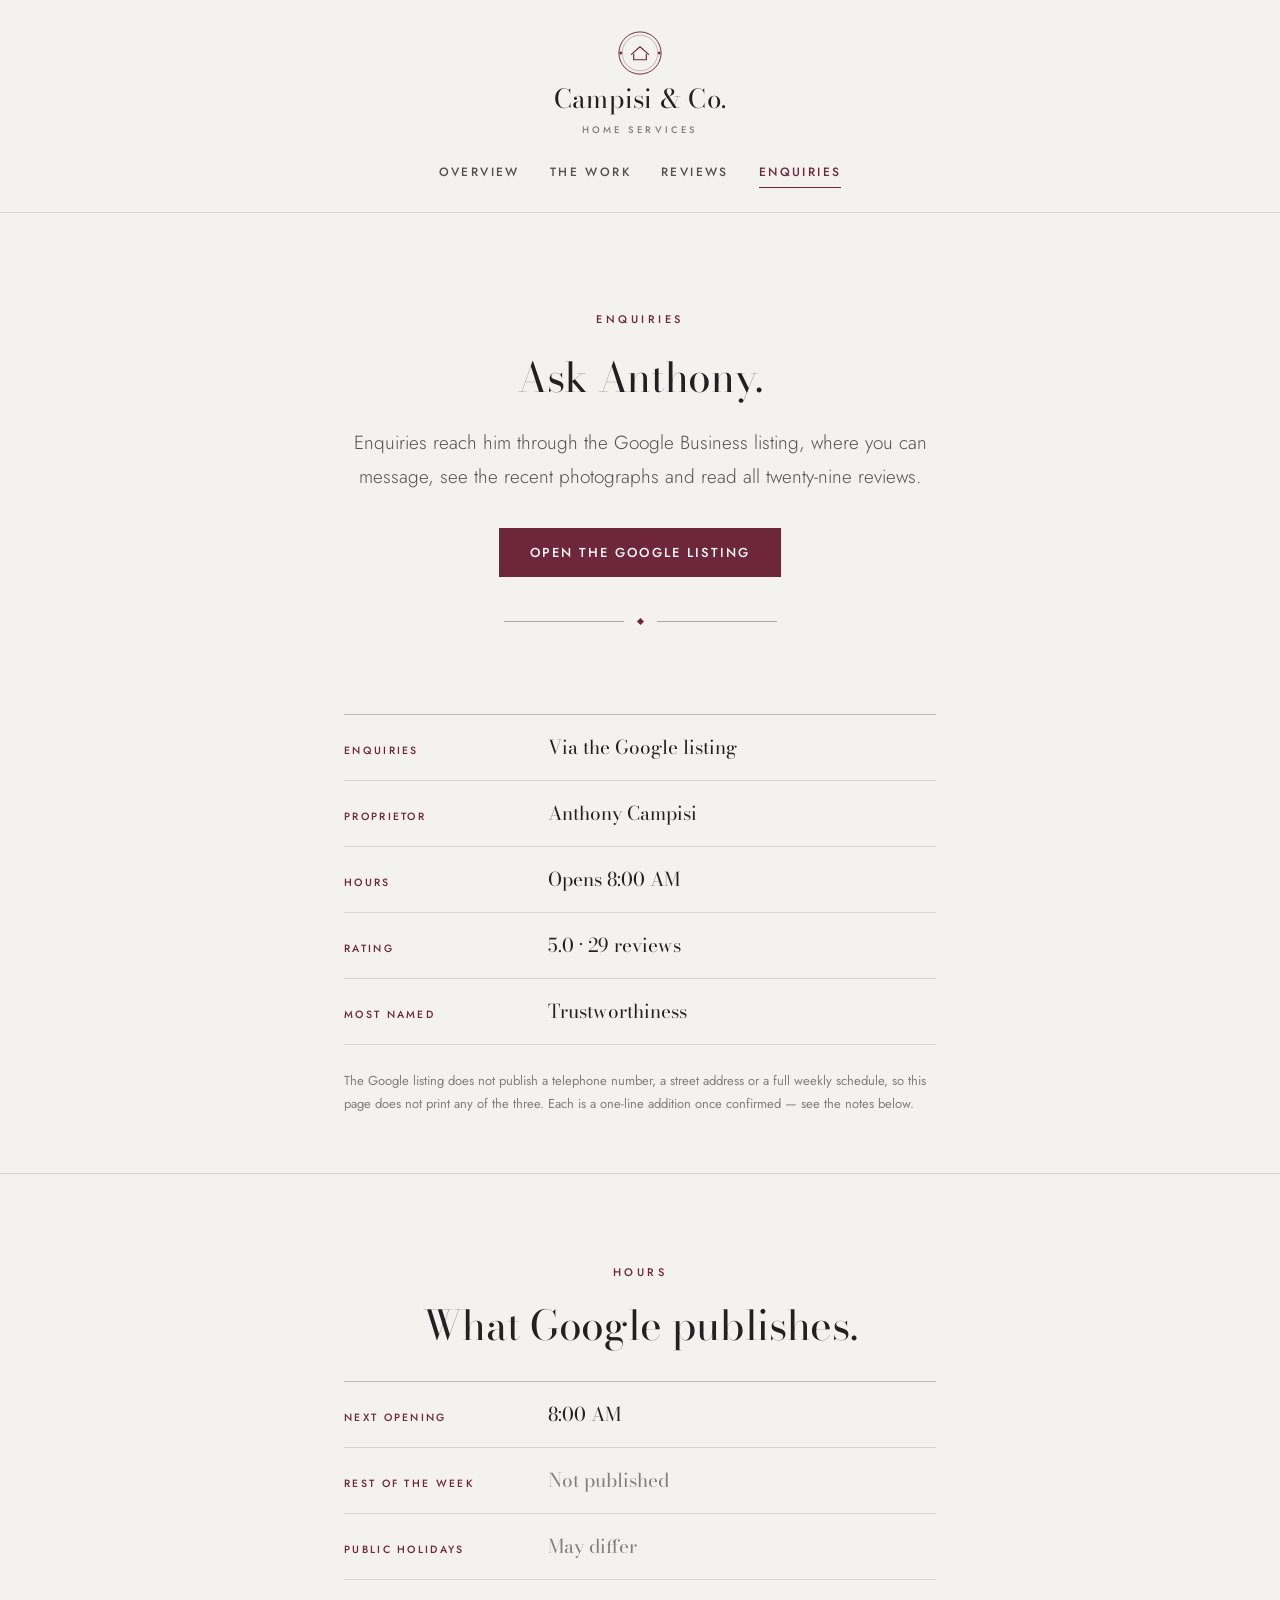
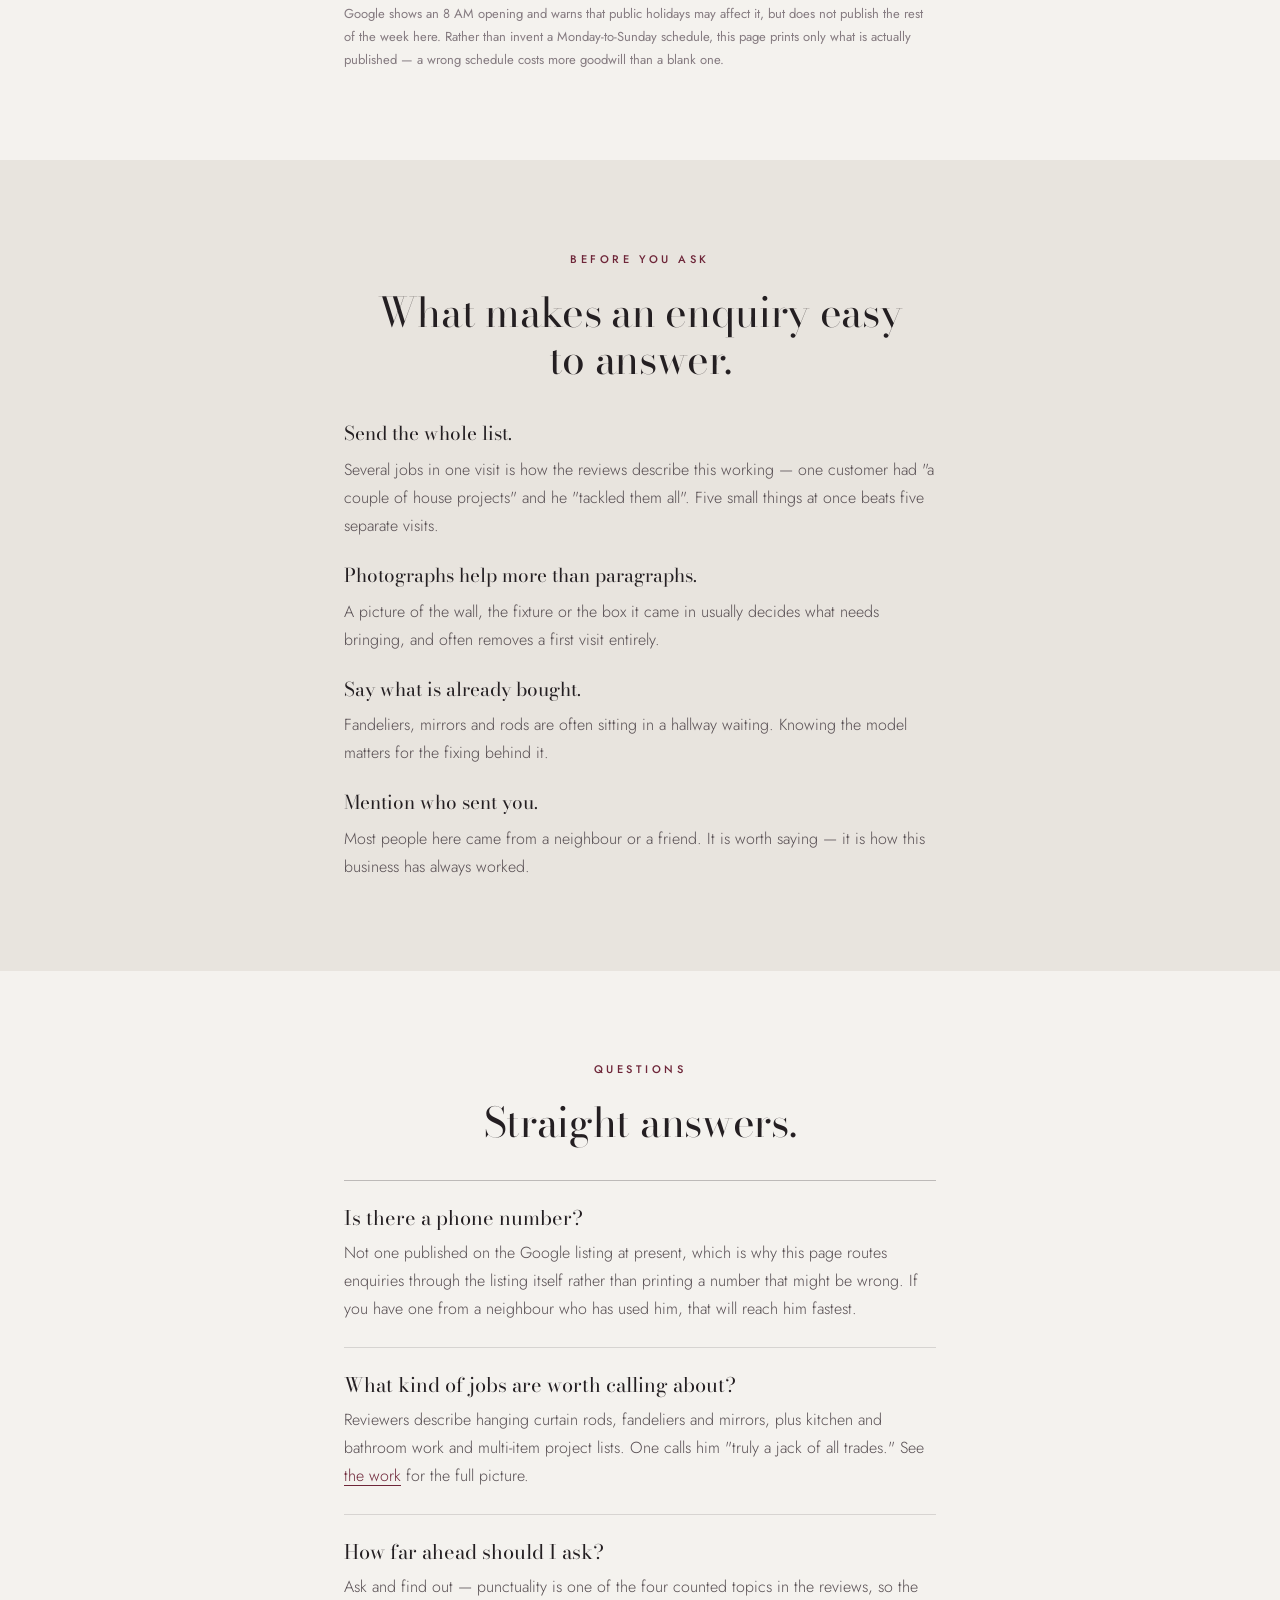
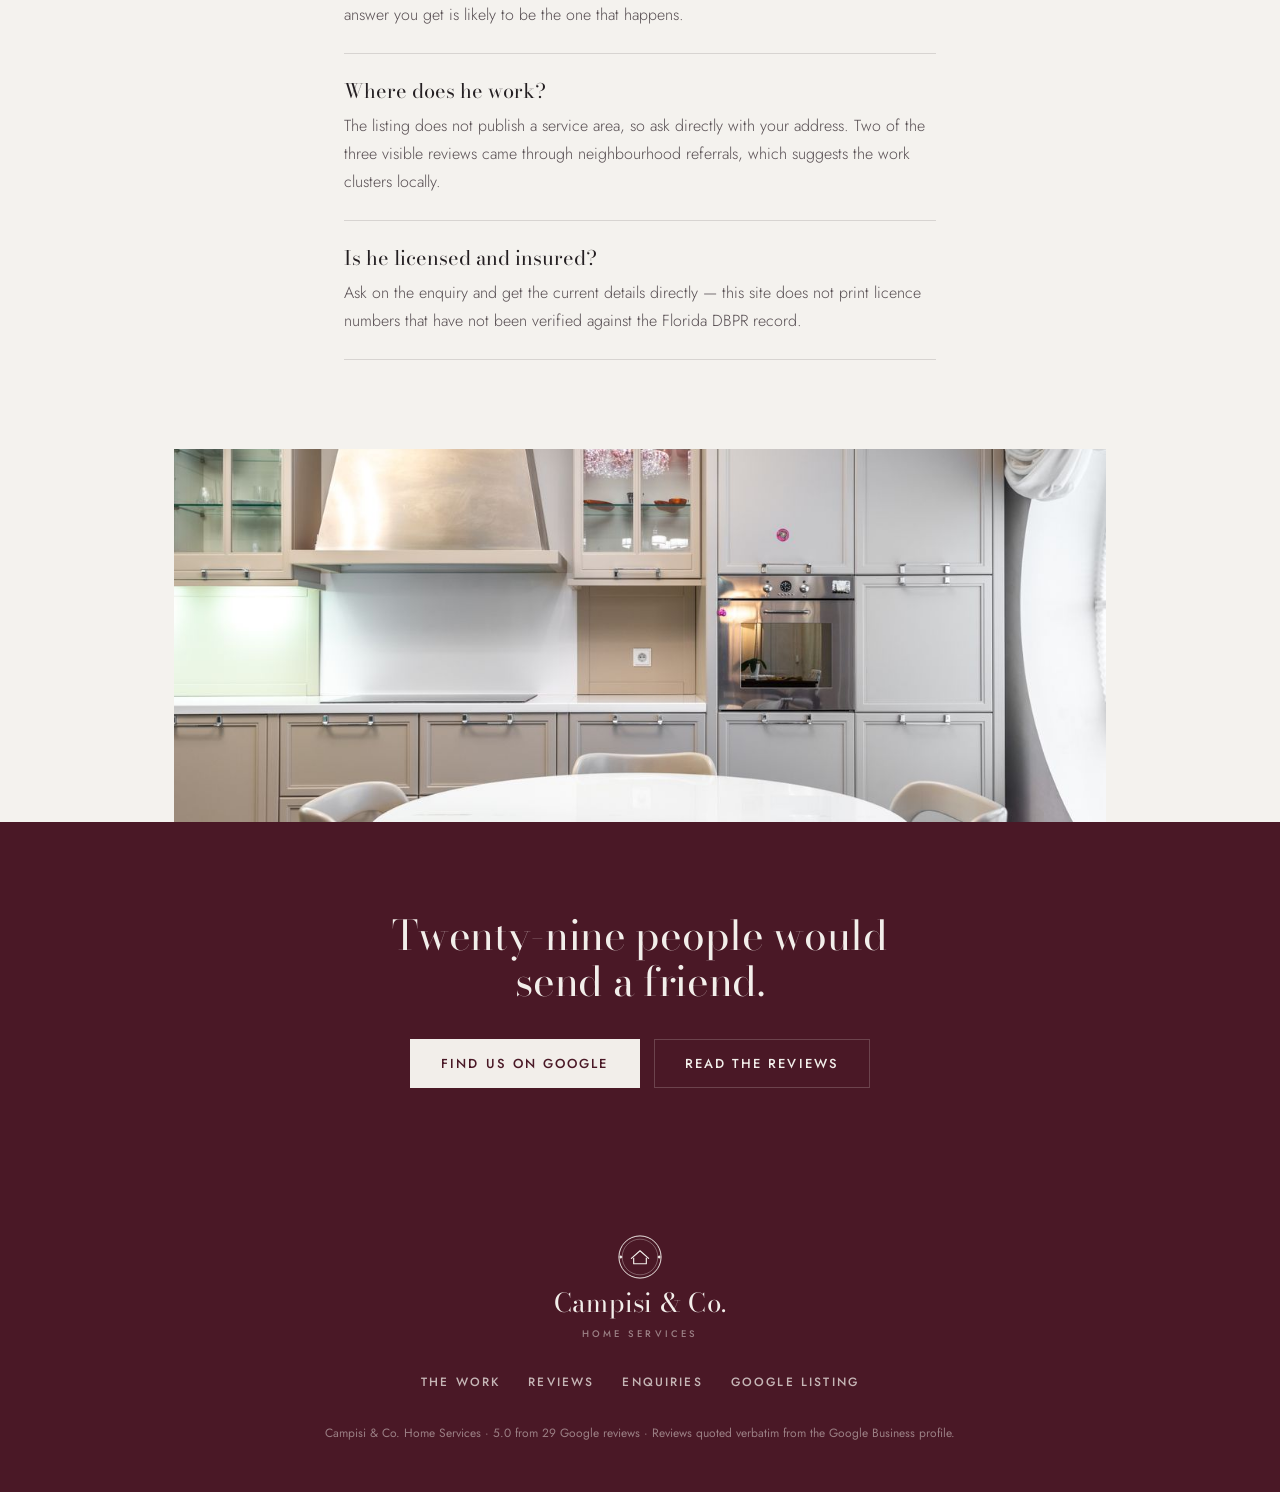
==== contact.html @ 3efe56b4 "Campisi & Co. Home Services site An eighth identity, and the first shaped by something the listing d" ====
<!DOCTYPE html>
<html lang="en">
<head>
<meta charset="utf-8">
<meta name="viewport" content="width=device-width, initial-scale=1">
<title>Enquiries — Campisi &amp; Co. Home Services</title>
<meta name="description" content="How to reach Campisi &amp; Co. Home Services — enquiries through the Google Business listing, opening at 8 AM.">
<link rel="preconnect" href="https://fonts.googleapis.com">
<link rel="preconnect" href="https://fonts.gstatic.com" crossorigin>
<link rel="stylesheet" href="https://fonts.googleapis.com/css2?family=Bodoni+Moda:ital,opsz,wght@0,6..96,400;0,6..96,500;1,6..96,400&family=Jost:wght@300;400;500&display=swap">
<link rel="stylesheet" href="assets/site.css">
</head>
<body>

<header class="top">
  <div class="top-in">
    <a class="mono" href="index.html">
      <svg viewBox="0 0 48 48" fill="none" aria-hidden="true">
        <circle cx="24" cy="24" r="22" stroke="currentColor" stroke-width="1"/>
        <circle cx="24" cy="24" r="18.6" stroke="currentColor" stroke-width="0.6" opacity=".55"/>
        <path d="M15 25.5 24 17.5 33 25.5" stroke="currentColor" stroke-width="1.2" stroke-linecap="round" stroke-linejoin="round"/>
        <path d="M17.4 24.8V31h13.2v-6.2" stroke="currentColor" stroke-width="1.2" stroke-linejoin="round"/>
        <path d="M2.2 24 4 22.2 5.8 24 4 25.8z" fill="currentColor"/>
        <path d="M42.2 24 44 22.2 45.8 24 44 25.8z" fill="currentColor"/>
      </svg>
      <span class="n">Campisi &amp; Co.</span>
      <span class="s">Home Services</span>
    </a>
    <nav class="topnav" aria-label="Main">
      <a href="index.html">Overview</a>
      <a href="work.html">The work</a>
      <a href="reviews.html">Reviews</a>
      <a href="contact.html" aria-current="page">Enquiries</a>
    </nav>
  </div>
</header>

<main>

  <section class="section">
    <div class="hold centre">
      <span class="kick">Enquiries</span>
      <h1 class="h-section" style="margin-top: 22px">Ask Anthony.</h1>
      <p class="lede" style="margin-top: 26px">Enquiries reach him through the Google Business listing, where you can message, see the recent photographs and read all twenty-nine reviews.</p>
      <div class="btn-row" style="margin-top: 34px; justify-content: center">
        <a class="btn btn-claret" href="https://www.google.com/search?q=Campisi+%26+Co.+Home+Services" target="_blank" rel="noopener">Open the Google listing</a>
      </div>
      <div class="rule-mark" style="margin-top: 42px"><i></i></div>
    </div>
  </section>

  <section class="section-sm" style="padding-top: 0">
    <div class="hold">
      <div class="rows">
        <div><p class="k">Enquiries</p><p class="v"><a href="https://www.google.com/search?q=Campisi+%26+Co.+Home+Services" target="_blank" rel="noopener">Via the Google listing</a></p></div>
        <div><p class="k">Proprietor</p><p class="v">Anthony Campisi</p></div>
        <div><p class="k">Hours</p><p class="v">Opens 8:00 AM</p></div>
        <div><p class="k">Rating</p><p class="v">5.0 · 29 reviews</p></div>
        <div><p class="k">Most named</p><p class="v">Trustworthiness</p></div>
      </div>
      <p class="fine" style="margin-top: 24px">The Google listing does not publish a telephone number, a street address or a full weekly schedule, so this page does not print any of the three. Each is a one-line addition once confirmed — see the notes below.</p>
    </div>
  </section>

  <hr class="thin">

  <section class="section">
    <div class="hold">
      <p class="kick centre" style="display: block">Hours</p>
      <h2 class="h-section centre" style="margin-top: 20px; margin-bottom: 32px">What Google publishes.</h2>
      <div class="rows">
        <div><p class="k">Next opening</p><p class="v">8:00 AM</p></div>
        <div><p class="k">Rest of the week</p><p class="v" style="color: var(--ink-3)">Not published</p></div>
        <div><p class="k">Public holidays</p><p class="v" style="color: var(--ink-3)">May differ</p></div>
      </div>
      <p class="fine" style="margin-top: 22px">Google shows an 8 AM opening and warns that public holidays may affect it, but does not publish the rest of the week here. Rather than invent a Monday-to-Sunday schedule, this page prints only what is actually published — a wrong schedule costs more goodwill than a blank one.</p>
    </div>
  </section>

  <section class="band-stone section">
    <div class="hold">
      <p class="kick centre" style="display: block">Before you ask</p>
      <h2 class="h-section centre" style="margin-top: 20px; margin-bottom: 36px">What makes an enquiry easy to answer.</h2>
      <ul class="notes">
        <li>
          <b>Send the whole list.</b>
          <span>Several jobs in one visit is how the reviews describe this working — one customer had "a couple of house projects" and he "tackled them all". Five small things at once beats five separate visits.</span>
        </li>
        <li>
          <b>Photographs help more than paragraphs.</b>
          <span>A picture of the wall, the fixture or the box it came in usually decides what needs bringing, and often removes a first visit entirely.</span>
        </li>
        <li>
          <b>Say what is already bought.</b>
          <span>Fandeliers, mirrors and rods are often sitting in a hallway waiting. Knowing the model matters for the fixing behind it.</span>
        </li>
        <li>
          <b>Mention who sent you.</b>
          <span>Most people here came from a neighbour or a friend. It is worth saying — it is how this business has always worked.</span>
        </li>
      </ul>
    </div>
  </section>

  <section class="section">
    <div class="hold">
      <p class="kick centre" style="display: block">Questions</p>
      <h2 class="h-section centre" style="margin-top: 20px; margin-bottom: 34px">Straight answers.</h2>
      <div class="faq">
        <div class="faq-item">
          <h3>Is there a phone number?</h3>
          <p>Not one published on the Google listing at present, which is why this page routes enquiries through the listing itself rather than printing a number that might be wrong. If you have one from a neighbour who has used him, that will reach him fastest.</p>
        </div>
        <div class="faq-item">
          <h3>What kind of jobs are worth calling about?</h3>
          <p>Reviewers describe hanging curtain rods, fandeliers and mirrors, plus kitchen and bathroom work and multi-item project lists. One calls him "truly a jack of all trades." See <a href="work.html">the work</a> for the full picture.</p>
        </div>
        <div class="faq-item">
          <h3>How far ahead should I ask?</h3>
          <p>Ask and find out — punctuality is one of the four counted topics in the reviews, so the answer you get is likely to be the one that happens.</p>
        </div>
        <div class="faq-item">
          <h3>Where does he work?</h3>
          <p>The listing does not publish a service area, so ask directly with your address. Two of the three visible reviews came through neighbourhood referrals, which suggests the work clusters locally.</p>
        </div>
        <div class="faq-item">
          <h3>Is he licensed and insured?</h3>
          <p>Ask on the enquiry and get the current details directly — this site does not print licence numbers that have not been verified against the Florida DBPR record.</p>
        </div>
      </div>
    </div>
  </section>

  <div class="wide">
    <figure class="hero-figure">
      <img src="assets/img/kitchen.jpg" alt="A contemporary kitchen with sleek cabinets and a round dining table">
    </figure>
  </div>

  <section class="band-dark section">
    <div class="hold centre">
      <h2 class="h-section" style="color: var(--on-dark); max-width: 24ch; margin: 0 auto">Twenty-nine people would send a friend.</h2>
      <div class="btn-row" style="margin-top: 34px; justify-content: center">
        <a class="btn btn-claret" href="https://www.google.com/search?q=Campisi+%26+Co.+Home+Services" target="_blank" rel="noopener">Find us on Google</a>
        <a class="btn btn-line" href="reviews.html">Read the reviews</a>
      </div>
    </div>
  </section>
</main>

<footer class="foot">
  <div class="wide">
    <a class="mono" href="index.html">
      <svg viewBox="0 0 48 48" fill="none" aria-hidden="true">
        <circle cx="24" cy="24" r="22" stroke="currentColor" stroke-width="1"/>
        <circle cx="24" cy="24" r="18.6" stroke="currentColor" stroke-width="0.6" opacity=".55"/>
        <path d="M15 25.5 24 17.5 33 25.5" stroke="currentColor" stroke-width="1.2" stroke-linecap="round" stroke-linejoin="round"/>
        <path d="M17.4 24.8V31h13.2v-6.2" stroke="currentColor" stroke-width="1.2" stroke-linejoin="round"/>
        <path d="M2.2 24 4 22.2 5.8 24 4 25.8z" fill="currentColor"/>
        <path d="M42.2 24 44 22.2 45.8 24 44 25.8z" fill="currentColor"/>
      </svg>
      <span class="n">Campisi &amp; Co.</span>
      <span class="s">Home Services</span>
    </a>
    <nav class="footnav" aria-label="Footer">
      <a href="work.html">The work</a>
      <a href="reviews.html">Reviews</a>
      <a href="contact.html">Enquiries</a>
      <a href="https://www.google.com/search?q=Campisi+%26+Co.+Home+Services" target="_blank" rel="noopener">Google listing</a>
    </nav>
    <p class="foot-fine">Campisi &amp; Co. Home Services · 5.0 from 29 Google reviews · Reviews quoted verbatim from the Google Business profile.</p>
  </div>
</footer>

</body>
</html>
---- assets/site.css ----
/* ═══════════════════════════════════════════════════════════════════
   Campisi & Co. Home Services

   This listing has no phone number and no address — so unlike the
   other sites in this set, it cannot be built to drive a call. What it
   can do is what the reviews already describe: Lisa was referred by a
   neighbour, Randa heard through a friend, and the leading topic is
   trustworthiness. So this is a calling card — a page built to be
   forwarded.

   Engraved-stationery language: a narrow centred measure, thin rules,
   a monogram, Bodoni Moda over Jost, claret on ivory.
   ═══════════════════════════════════════════════════════════════════ */

:root {
  --ivory:   #F4F2EE;
  --card:    #FCFBF9;
  --stone:   #E8E4DE;
  --stone-2: #D9D4CC;

  --ink:   #241F22;
  --ink-2: #574E52;
  --ink-3: #857B80;
  --ink-4: #ADA4A8;

  --claret:      #6E2639;
  --claret-hi:   #8C3549;
  --claret-deep: #4A1826;
  --claret-soft: #F0E2E5;

  --on-dark:   #F2EEEA;
  --on-dark-2: rgba(242, 238, 234, 0.74);
  --on-dark-3: rgba(242, 238, 234, 0.48);
  --hair:      rgba(36, 31, 34, 0.14);
  --hair-2:    rgba(36, 31, 34, 0.26);
  --hair-dark: rgba(242, 238, 234, 0.20);

  --font-display: "Bodoni Moda", "Didot", Georgia, serif;
  --font-body:    "Jost", "Futura", "Segoe UI", Helvetica, Arial, sans-serif;

  --measure: 720px;
  --wide: 1060px;
  --gutter: clamp(22px, 6vw, 64px);
}

@media (prefers-color-scheme: dark) {
  :root:not([data-theme="light"]) {
    --ivory: #171416; --card: #1E1A1D; --stone: #251F23; --stone-2: #322A2F;
    --ink: #F0ECEE; --ink-2: #B6AEB2; --ink-3: #8B8286; --ink-4: #6B6367;
    --claret: #C4657C; --claret-hi: #D8879A; --claret-deep: #E0A0AF;
    --claret-soft: #2C1A20;
    --on-dark: #F0ECEE; --on-dark-2: rgba(240,236,238,.74);
    --on-dark-3: rgba(240,236,238,.48);
    --hair: rgba(240,236,238,.15); --hair-2: rgba(240,236,238,.27);
    --hair-dark: rgba(240,236,238,.18);
  }
}
:root[data-theme="dark"] {
  --ivory: #171416; --card: #1E1A1D; --stone: #251F23; --stone-2: #322A2F;
  --ink: #F0ECEE; --ink-2: #B6AEB2; --ink-3: #8B8286; --ink-4: #6B6367;
  --claret: #C4657C; --claret-hi: #D8879A; --claret-deep: #E0A0AF;
  --claret-soft: #2C1A20;
  --on-dark: #F0ECEE; --on-dark-2: rgba(240,236,238,.74);
  --on-dark-3: rgba(240,236,238,.48);
  --hair: rgba(240,236,238,.15); --hair-2: rgba(240,236,238,.27);
  --hair-dark: rgba(240,236,238,.18);
}

*, *::before, *::after { box-sizing: border-box; }

body {
  margin: 0;
  background: var(--ivory);
  color: var(--ink);
  font-family: var(--font-body);
  font-size: 17px;
  line-height: 1.72;
  text-wrap: pretty;
  -webkit-font-smoothing: antialiased;
  -moz-osx-font-smoothing: grayscale;
}
h1, h2, h3, h4 { margin: 0; font-weight: 400; }
p { margin: 0; }
img, svg { display: block; max-width: 100%; }
a { color: var(--claret); text-underline-offset: 4px; }
a:hover { color: var(--claret-hi); }
:focus { outline: none; }
:focus-visible { outline: 2px solid var(--claret); outline-offset: 4px; }
::selection { background: var(--claret-soft); }

/* narrow centred measure is the default; .wide is the exception */
.hold { max-width: var(--measure); margin: 0 auto; padding: 0 var(--gutter); }
.wide { max-width: var(--wide); margin: 0 auto; padding: 0 var(--gutter); }
.section { padding: clamp(56px, 7vw, 96px) 0; }
.section-sm { padding: clamp(36px, 4.5vw, 58px) 0; }
.centre { text-align: center; }
.band { background: var(--card); }
.band-stone { background: var(--stone); }
.band-dark { background: var(--claret-deep); color: var(--on-dark); }
.band-dark .lede, .band-dark .body { color: var(--on-dark-2); }
.band-dark .fine { color: var(--on-dark-3); }
.band-dark .rule-mark { color: var(--on-dark-3); }

/* a thin engraved rule with a diamond at its centre */
.rule-mark { display: flex; align-items: center; gap: 14px; color: var(--ink-4); justify-content: center; }
.rule-mark::before, .rule-mark::after { content: ""; height: 1px; flex: 1; max-width: 120px; background: currentColor; }
.rule-mark i { width: 5px; height: 5px; background: var(--claret); transform: rotate(45deg); }
hr.thin { height: 1px; border: 0; margin: 0; background: var(--hair); }

/* ══ typography ══ */
.display {
  font-family: var(--font-display);
  font-weight: 400;
  font-size: clamp(38px, 5.4vw, 74px);
  line-height: 1.08; letter-spacing: -0.012em;
}
.display em { font-style: italic; color: var(--claret); }
.h-section {
  font-family: var(--font-display);
  font-weight: 400;
  font-size: clamp(27px, 3.2vw, 42px);
  line-height: 1.14; letter-spacing: -0.008em;
}
.h-section em { font-style: italic; color: var(--claret); }
.h-sub {
  font-family: var(--font-display);
  font-weight: 400;
  font-size: clamp(20px, 2.1vw, 26px);
  line-height: 1.24;
}
.kick {
  display: inline-block;
  font-family: var(--font-body);
  font-size: 11px; font-weight: 500;
  letter-spacing: 0.32em; text-transform: uppercase;
  color: var(--claret);
}
.band-dark .kick { color: var(--claret-deep); color: #E7B9C4; }
.lede { font-size: 19px; line-height: 34px; color: var(--ink-2); font-weight: 300; }
.body { font-size: 17px; line-height: 31px; color: var(--ink-2); font-weight: 300; }
.fine { font-size: 13px; line-height: 23px; color: var(--ink-3); }
.measure-tight { max-width: 46ch; }
.num { font-variant-numeric: tabular-nums; }

/* ══ buttons — outlined, engraved, never loud ══ */
.btn {
  display: inline-flex; align-items: center; justify-content: center; gap: 10px;
  font-family: var(--font-body); font-weight: 500; font-size: 13px;
  letter-spacing: 0.16em; text-transform: uppercase; line-height: 1;
  text-decoration: none; cursor: pointer;
  padding: 17px 30px; border: 1px solid var(--claret); border-radius: 0;
  white-space: nowrap;
  transition: background-color .2s ease, color .2s ease, border-color .2s ease;
}
.btn svg { flex: none; }
.btn-claret { background: var(--claret); color: var(--card); }
.btn-claret:hover { background: var(--claret-deep); border-color: var(--claret-deep); color: var(--card); }
.btn-line { background: transparent; color: var(--claret); }
.btn-line:hover { background: var(--claret); color: var(--card); }
.band-dark .btn-claret { background: var(--on-dark); border-color: var(--on-dark); color: var(--claret-deep); }
.band-dark .btn-claret:hover { background: var(--on-dark-2); border-color: var(--on-dark-2); }
.band-dark .btn-line { border-color: var(--hair-dark); color: var(--on-dark); }
.band-dark .btn-line:hover { background: transparent; border-color: var(--on-dark); color: var(--on-dark); }
.btn-row { display: flex; flex-wrap: wrap; gap: 14px; align-items: center; justify-content: inherit; }
.centre .btn-row { justify-content: center; }

/* ══ masthead — letterhead, centred ══ */
.top { background: var(--ivory); border-bottom: 1px solid var(--hair); }
.top-in { max-width: var(--wide); margin: 0 auto; padding: 30px var(--gutter) 24px; text-align: center; }
.mono { display: inline-flex; flex-direction: column; align-items: center; gap: 10px; text-decoration: none; }
.mono svg { width: 46px; height: 46px; color: var(--claret); }
.mono .n {
  font-family: var(--font-display); font-weight: 400;
  font-size: 26px; letter-spacing: 0.01em; color: var(--ink); line-height: 1;
}
.mono .s {
  font-size: 9.5px; font-weight: 500; letter-spacing: 0.32em;
  text-transform: uppercase; color: var(--ink-3);
}
.topnav { display: flex; flex-wrap: wrap; gap: 8px 30px; justify-content: center; margin-top: 24px; }
.topnav a {
  font-size: 12px; font-weight: 500; letter-spacing: 0.2em; text-transform: uppercase;
  color: var(--ink-2); text-decoration: none; padding-bottom: 4px;
  border-bottom: 1px solid transparent;
}
.topnav a:hover { color: var(--ink); border-bottom-color: var(--ink-4); }
.topnav a[aria-current="page"] { color: var(--claret); border-bottom-color: var(--claret); }

/* ══ hours note ══ */
.hours-note {
  display: inline-flex; align-items: center; gap: 10px;
  font-size: 11px; font-weight: 500; letter-spacing: 0.2em; text-transform: uppercase;
  color: var(--ink-3); border-block: 1px solid var(--hair); padding: 10px 0;
}
.hours-note .dot { width: 5px; height: 5px; flex: none; background: var(--claret); transform: rotate(45deg); }

/* ══ hero ══ */
.hero { background: var(--ivory); }
.hero-figure { margin: 0; position: relative; }
.hero-figure img { width: 100%; aspect-ratio: 2.5 / 1; object-fit: cover; }
@media (max-width: 700px) { .hero-figure img { aspect-ratio: 4 / 3; } }

/* ══ the trust ledger — the counted topics, set like a bill ══ */
.ledger { display: grid; margin: 0; }
.ledger > div {
  display: grid; grid-template-columns: 1fr auto;
  gap: 12px 20px; align-items: baseline;
  padding: 15px 0; border-bottom: 1px solid var(--hair);
}
.ledger > div:first-child { border-top: 1px solid var(--hair-2); }
.ledger dt { font-size: 17px; font-weight: 300; color: var(--ink-2); }
.ledger dd {
  margin: 0; font-family: var(--font-display); font-weight: 400;
  font-size: 21px; color: var(--claret); font-variant-numeric: tabular-nums;
}
.ledger .lead dt { color: var(--ink); font-weight: 500; }
.ledger .lead dd { font-size: 27px; }

/* ══ figures ══ */
.figures { display: grid; grid-template-columns: repeat(auto-fit, minmax(130px, 1fr)); gap: clamp(26px, 4vw, 46px) clamp(20px, 3vw, 36px); }
.figures .v {
  font-family: var(--font-display); font-weight: 400;
  font-size: clamp(36px, 4.2vw, 56px); line-height: 1;
  font-variant-numeric: tabular-nums;
}
.figures .v.claret { color: var(--claret); }
.figures .k { margin-top: 12px; font-size: 10.5px; font-weight: 500; letter-spacing: 0.22em; text-transform: uppercase; color: var(--ink-3); }

/* ══ services — a plain enumerated list, letterpress style ══ */
.enum { display: grid; counter-reset: e; }
.enum > li {
  list-style: none; counter-increment: e;
  display: grid; grid-template-columns: 42px minmax(0, 1fr);
  gap: 6px 18px; padding: 22px 0; border-bottom: 1px solid var(--hair);
}
.enum > li:first-child { border-top: 1px solid var(--hair-2); }
.enum > li::before {
  content: counter(e, decimal-leading-zero);
  font-family: var(--font-display); font-size: 15px; color: var(--claret);
  font-variant-numeric: tabular-nums; padding-top: 4px;
}
.enum h3 { font-family: var(--font-display); font-weight: 400; font-size: 21px; line-height: 1.24; }
.enum p { font-size: 16px; line-height: 28px; color: var(--ink-2); font-weight: 300; margin-top: 6px; }
.enum .src { font-size: 10.5px; font-weight: 500; letter-spacing: 0.18em; text-transform: uppercase; color: var(--ink-4); margin-top: 10px; }

/* ══ plates ══ */
.plate { margin: 0; }
.plate img { width: 100%; height: 100%; object-fit: cover; }
.plate figcaption { margin-top: 12px; font-size: 12.5px; line-height: 20px; color: var(--ink-3); text-align: center; }
.plate-3x2 img { aspect-ratio: 3 / 2; }
.plate-4x3 img { aspect-ratio: 4 / 3; }
.plate-1x1 img { aspect-ratio: 1 / 1; }
.plates { display: grid; grid-template-columns: repeat(auto-fit, minmax(220px, 1fr)); gap: clamp(20px, 3vw, 34px); }

/* ══ testimonials — centred, engraved ══ */
.testimony { display: grid; gap: clamp(46px, 6vw, 76px); }
.testimony blockquote { margin: 0; text-align: center; }
.testimony .q {
  font-family: var(--font-display); font-weight: 400;
  font-size: clamp(20px, 2.3vw, 27px); line-height: 1.5;
  letter-spacing: -0.004em; color: var(--ink);
}
.testimony .q .trunc { color: var(--ink-4); font-style: italic; }
.testimony .by { margin-top: 22px; }
.testimony .by .nm { font-size: 13px; font-weight: 500; letter-spacing: 0.2em; text-transform: uppercase; color: var(--ink); }
.testimony .by .mt { font-size: 12.5px; color: var(--ink-3); margin-top: 6px; font-variant-numeric: tabular-nums; }
.testimony .stars { color: var(--claret); font-size: 13px; letter-spacing: 4px; margin-bottom: 16px; }
.reply {
  margin: 22px auto 0; max-width: 52ch; padding-top: 18px;
  border-top: 1px solid var(--hair); text-align: center;
}
.reply .rl { font-size: 10px; font-weight: 500; letter-spacing: 0.2em; text-transform: uppercase; color: var(--claret); }
.reply p { font-size: 15.5px; line-height: 27px; color: var(--ink-2); font-weight: 300; margin-top: 10px; font-style: italic; }

/* ══ rating ══ */
.rating { display: grid; justify-items: center; gap: 14px; }
.rating .score {
  font-family: var(--font-display); font-weight: 400;
  font-size: clamp(66px, 9vw, 118px); line-height: .86;
  color: var(--claret); font-variant-numeric: tabular-nums;
}
.stars-lg { color: var(--claret); font-size: 18px; letter-spacing: 7px; }

/* ══ rows ══ */
.rows { display: grid; }
.rows > div { display: grid; grid-template-columns: 1fr; gap: 4px 24px; padding: 18px 0; border-bottom: 1px solid var(--hair); }
@media (min-width: 640px) { .rows > div { grid-template-columns: 180px minmax(0, 1fr); align-items: baseline; } }
.rows > div:first-child { border-top: 1px solid var(--hair-2); }
.rows .k { font-size: 10.5px; font-weight: 500; letter-spacing: 0.22em; text-transform: uppercase; color: var(--claret); }
.rows .v { font-family: var(--font-display); font-weight: 400; font-size: 19px; line-height: 29px; }
.rows .v a { color: var(--ink); text-decoration: none; }
.rows .v a:hover { color: var(--claret); }
.band-dark .rows > div, .band-dark .rows > div:first-child { border-color: var(--hair-dark); }
.band-dark .rows .k { color: #E7B9C4; }
.band-dark .rows .v, .band-dark .rows .v a { color: var(--on-dark); }

/* ══ notes list ══ */
.notes { list-style: none; margin: 0; padding: 0; display: grid; gap: 20px; }
.notes li { display: grid; gap: 5px; }
.notes b { font-family: var(--font-display); font-weight: 400; font-size: 19px; color: var(--ink); }
.notes span { font-size: 16px; line-height: 28px; color: var(--ink-2); font-weight: 300; }
.band-dark .notes b { color: var(--on-dark); }
.band-dark .notes span { color: var(--on-dark-2); }

/* ══ faq ══ */
.faq { display: grid; }
.faq-item { padding: 24px 0; border-bottom: 1px solid var(--hair); }
.faq-item:first-child { border-top: 1px solid var(--hair-2); }
.faq-item h3 { font-family: var(--font-display); font-weight: 400; font-size: 20px; line-height: 1.3; }
.faq-item p { font-size: 16px; line-height: 28px; color: var(--ink-2); font-weight: 300; margin-top: 8px; }

/* ══ footer ══ */
.foot { background: var(--claret-deep); color: var(--on-dark); }
.foot .wide { padding-top: 56px; padding-bottom: 48px; text-align: center; }
.foot .mono svg { color: var(--on-dark); }
.foot .mono .n { color: var(--on-dark); }
.foot .mono .s { color: var(--on-dark-3); }
.footnav { display: flex; flex-wrap: wrap; gap: 8px 28px; justify-content: center; margin-top: 30px; }
.footnav a { color: var(--on-dark-2); text-decoration: none; font-size: 12px; font-weight: 500; letter-spacing: 0.18em; text-transform: uppercase; }
.footnav a:hover { color: var(--on-dark); }
.foot-fine { font-size: 12px; line-height: 21px; color: var(--on-dark-3); margin-top: 30px; }

@media (prefers-reduced-motion: reduce) {
  *, *::before, *::after { animation-duration: .001ms !important; transition-duration: .001ms !important; }
}
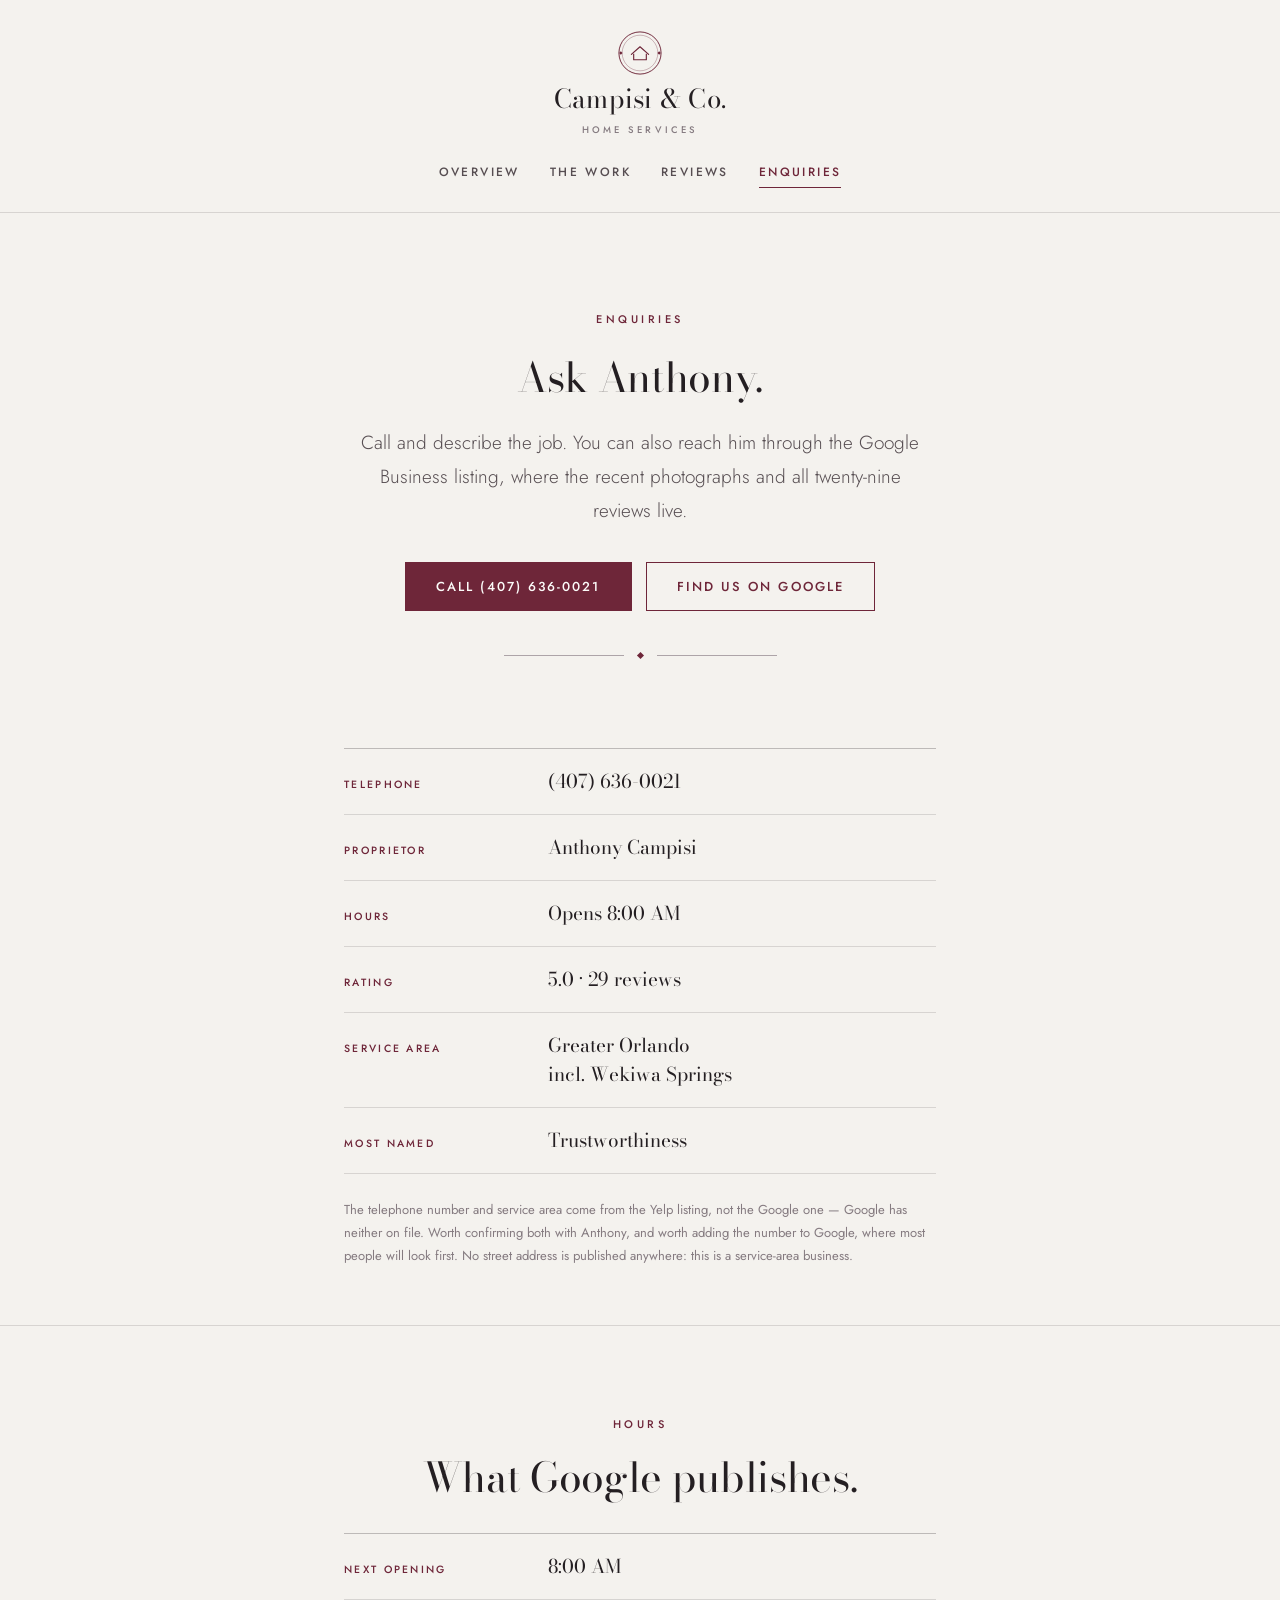
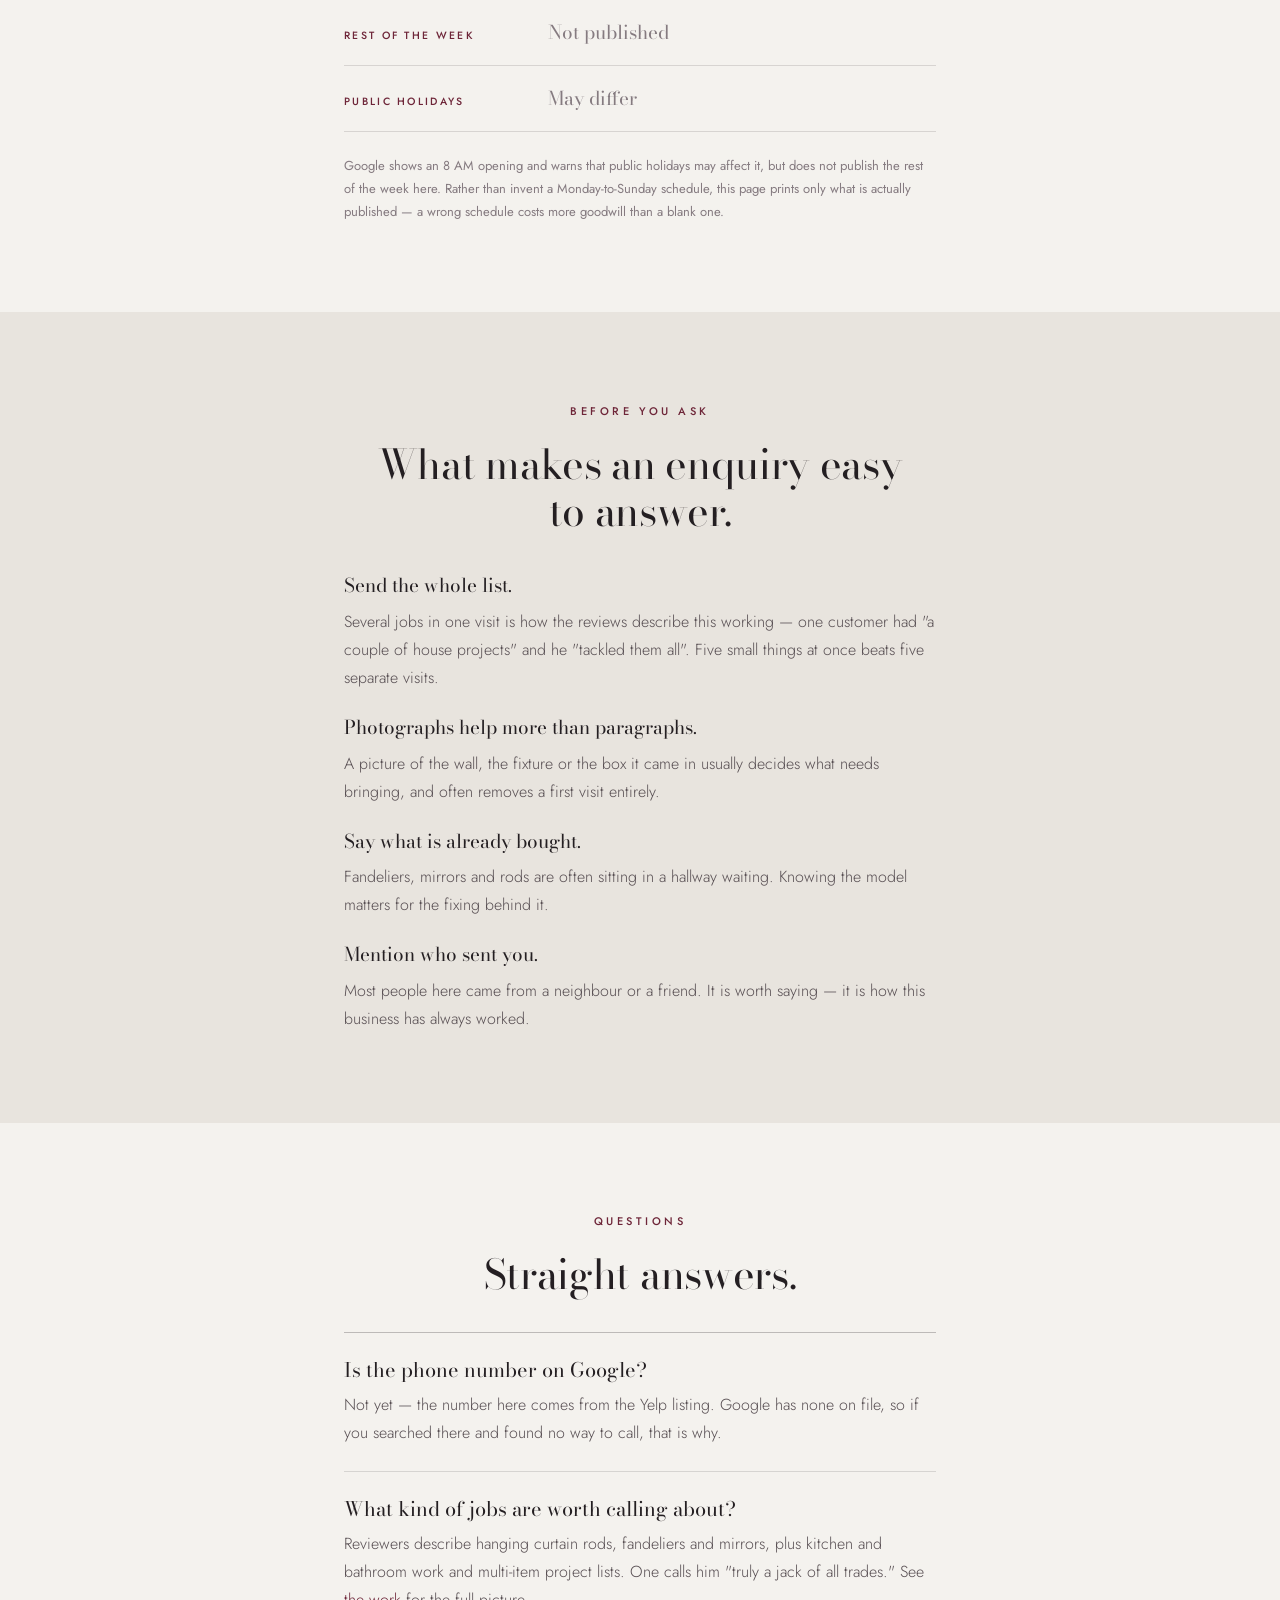
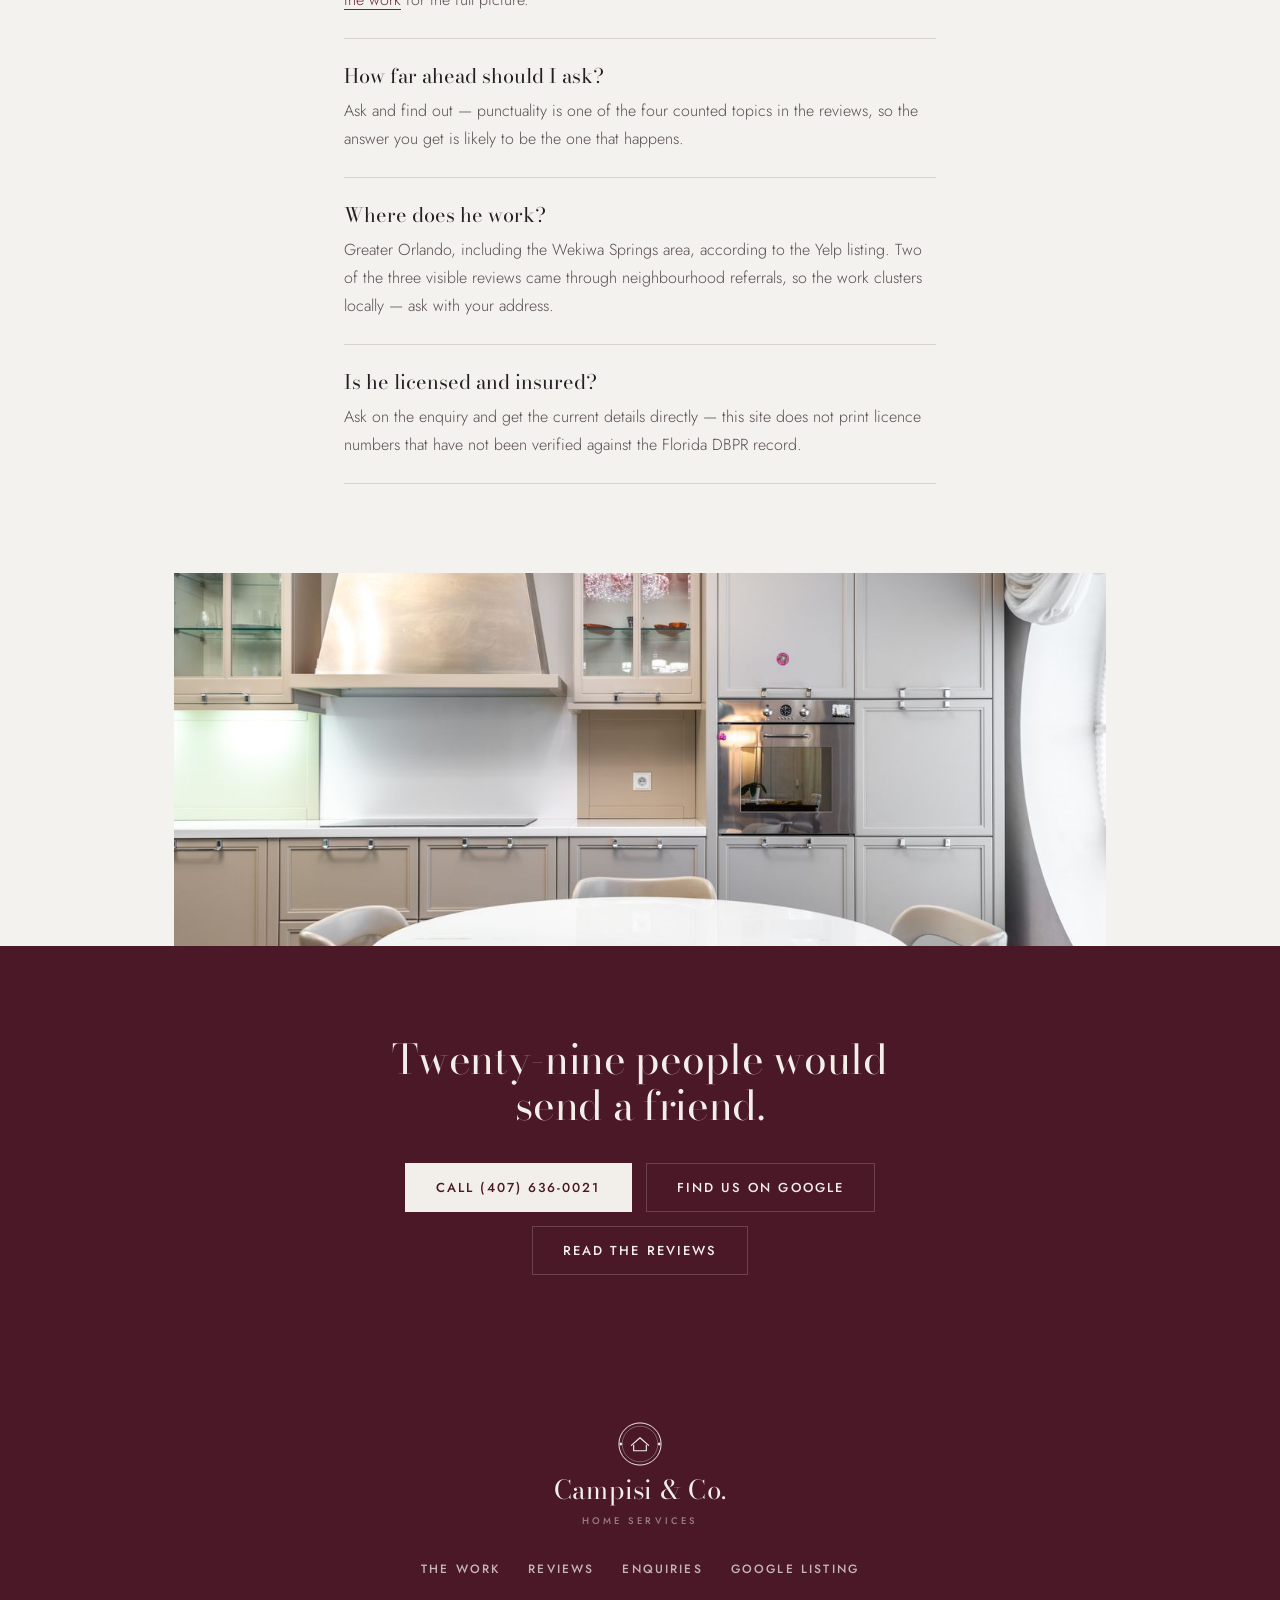
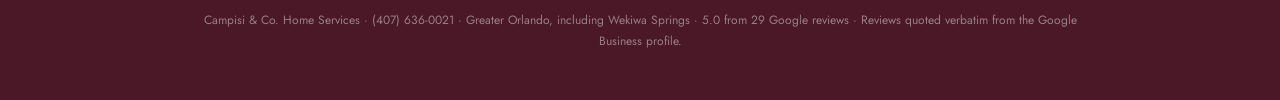
==== commit 54ebc884: "Add the phone number, service area and Anthony's own description The number was not on the Google li" ====
--- a/contact.html
+++ b/contact.html
@@ -41,9 +41,10 @@
     <div class="hold centre">
       <span class="kick">Enquiries</span>
       <h1 class="h-section" style="margin-top: 22px">Ask Anthony.</h1>
-      <p class="lede" style="margin-top: 26px">Enquiries reach him through the Google Business listing, where you can message, see the recent photographs and read all twenty-nine reviews.</p>
+      <p class="lede" style="margin-top: 26px">Call and describe the job. You can also reach him through the Google Business listing, where the recent photographs and all twenty-nine reviews live.</p>
       <div class="btn-row" style="margin-top: 34px; justify-content: center">
-        <a class="btn btn-claret" href="https://www.google.com/search?q=Campisi+%26+Co.+Home+Services" target="_blank" rel="noopener">Open the Google listing</a>
+        <a class="btn btn-claret" href="tel:+14076360021">Call (407) 636-0021</a>
+        <a class="btn btn-line" href="https://www.google.com/search?q=Campisi+%26+Co.+Home+Services" target="_blank" rel="noopener">Find us on Google</a>
       </div>
       <div class="rule-mark" style="margin-top: 42px"><i></i></div>
     </div>
@@ -52,13 +53,14 @@
   <section class="section-sm" style="padding-top: 0">
     <div class="hold">
       <div class="rows">
-        <div><p class="k">Enquiries</p><p class="v"><a href="https://www.google.com/search?q=Campisi+%26+Co.+Home+Services" target="_blank" rel="noopener">Via the Google listing</a></p></div>
+        <div><p class="k">Telephone</p><p class="v"><a href="tel:+14076360021">(407) 636-0021</a></p></div>
         <div><p class="k">Proprietor</p><p class="v">Anthony Campisi</p></div>
         <div><p class="k">Hours</p><p class="v">Opens 8:00 AM</p></div>
         <div><p class="k">Rating</p><p class="v">5.0 · 29 reviews</p></div>
+        <div><p class="k">Service area</p><p class="v">Greater Orlando<br>incl. Wekiwa Springs</p></div>
         <div><p class="k">Most named</p><p class="v">Trustworthiness</p></div>
       </div>
-      <p class="fine" style="margin-top: 24px">The Google listing does not publish a telephone number, a street address or a full weekly schedule, so this page does not print any of the three. Each is a one-line addition once confirmed — see the notes below.</p>
+      <p class="fine" style="margin-top: 24px">The telephone number and service area come from the Yelp listing, not the Google one — Google has neither on file. Worth confirming both with Anthony, and worth adding the number to Google, where most people will look first. No street address is published anywhere: this is a service-area business.</p>
     </div>
   </section>
 
@@ -108,8 +110,8 @@
       <h2 class="h-section centre" style="margin-top: 20px; margin-bottom: 34px">Straight answers.</h2>
       <div class="faq">
         <div class="faq-item">
-          <h3>Is there a phone number?</h3>
-          <p>Not one published on the Google listing at present, which is why this page routes enquiries through the listing itself rather than printing a number that might be wrong. If you have one from a neighbour who has used him, that will reach him fastest.</p>
+          <h3>Is the phone number on Google?</h3>
+          <p>Not yet — the number here comes from the Yelp listing. Google has none on file, so if you searched there and found no way to call, that is why.</p>
         </div>
         <div class="faq-item">
           <h3>What kind of jobs are worth calling about?</h3>
@@ -121,7 +123,7 @@
         </div>
         <div class="faq-item">
           <h3>Where does he work?</h3>
-          <p>The listing does not publish a service area, so ask directly with your address. Two of the three visible reviews came through neighbourhood referrals, which suggests the work clusters locally.</p>
+          <p>Greater Orlando, including the Wekiwa Springs area, according to the Yelp listing. Two of the three visible reviews came through neighbourhood referrals, so the work clusters locally — ask with your address.</p>
         </div>
         <div class="faq-item">
           <h3>Is he licensed and insured?</h3>
@@ -141,7 +143,8 @@
     <div class="hold centre">
       <h2 class="h-section" style="color: var(--on-dark); max-width: 24ch; margin: 0 auto">Twenty-nine people would send a friend.</h2>
       <div class="btn-row" style="margin-top: 34px; justify-content: center">
-        <a class="btn btn-claret" href="https://www.google.com/search?q=Campisi+%26+Co.+Home+Services" target="_blank" rel="noopener">Find us on Google</a>
+        <a class="btn btn-claret" href="tel:+14076360021">Call (407) 636-0021</a>
+        <a class="btn btn-line" href="https://www.google.com/search?q=Campisi+%26+Co.+Home+Services" target="_blank" rel="noopener">Find us on Google</a>
         <a class="btn btn-line" href="reviews.html">Read the reviews</a>
       </div>
     </div>
@@ -168,7 +171,7 @@
       <a href="contact.html">Enquiries</a>
       <a href="https://www.google.com/search?q=Campisi+%26+Co.+Home+Services" target="_blank" rel="noopener">Google listing</a>
     </nav>
-    <p class="foot-fine">Campisi &amp; Co. Home Services · 5.0 from 29 Google reviews · Reviews quoted verbatim from the Google Business profile.</p>
+    <p class="foot-fine">Campisi &amp; Co. Home Services · (407) 636-0021 · Greater Orlando, including Wekiwa Springs · 5.0 from 29 Google reviews · Reviews quoted verbatim from the Google Business profile.</p>
   </div>
 </footer>
 
